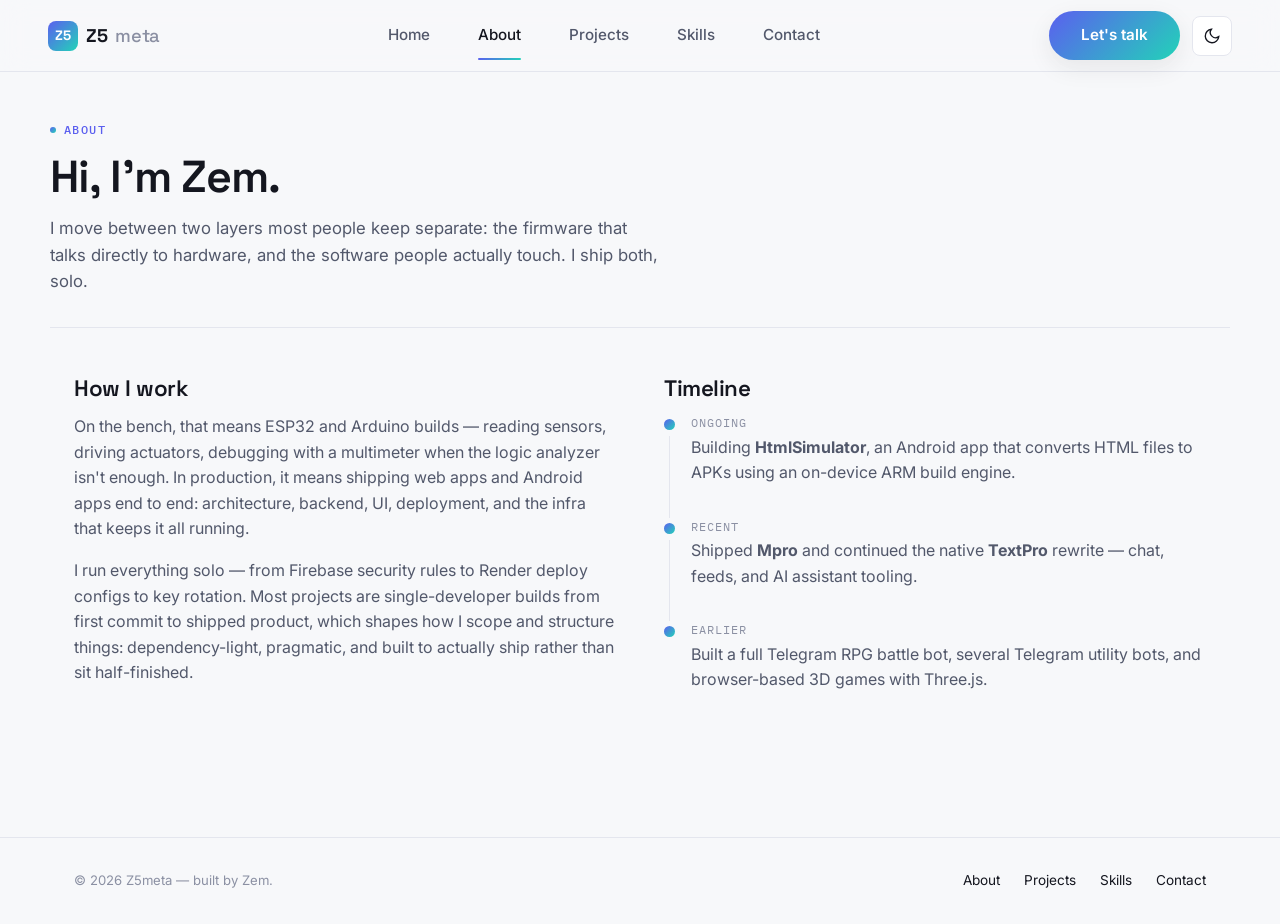
==== about.html @ be9881b3 "Add files via upload" ====
<!DOCTYPE html>
<html lang="en" class="no-js">
<head>
<meta charset="UTF-8">
<meta name="viewport" content="width=device-width, initial-scale=1.0, maximum-scale=1.0, user-scalable=no, viewport-fit=cover">
<title>About — Z5meta</title>
<meta name="description" content="Zem — indie developer working across web, Android, and embedded systems. The story behind Z5meta.">
<script>
  (function(){
    var s = localStorage.getItem('z5meta-theme');
    var t = s === 'light' || s === 'dark' ? s : (window.matchMedia('(prefers-color-scheme: light)').matches ? 'light' : 'dark');
    document.documentElement.setAttribute('data-theme', t);
    document.documentElement.classList.replace('no-js','js');
  })();
</script>
<link rel="preconnect" href="https://fonts.googleapis.com">
<link rel="preconnect" href="https://fonts.gstatic.com" crossorigin>
<link href="https://fonts.googleapis.com/css2?family=Space+Grotesk:wght@500;600;700&family=Inter:wght@400;500;600;700&family=IBM+Plex+Mono:wght@400;500&display=swap" rel="stylesheet">
<link rel="stylesheet" href="css-tokens.css">
<link rel="stylesheet" href="css-base.css">
<link rel="stylesheet" href="css-nav.css">
<link rel="stylesheet" href="css-components.css">
<link rel="icon" href="data:image/svg+xml,%3Csvg xmlns='http://www.w3.org/2000/svg' viewBox='0 0 32 32'%3E%3Crect width='32' height='32' rx='7' fill='%235B5FEF'/%3E%3Ctext x='16' y='22' font-family='sans-serif' font-size='16' font-weight='700' fill='white' text-anchor='middle'%3EZ%3C/text%3E%3C/svg%3E">
</head>
<body class="has-tabbar">

<a class="skip-link" href="#main">Skip to main content</a>

<header class="topbar">
  <a href="index.html" class="brand"><span class="brand-mark">Z5</span>Z5<span class="brand-sub">meta</span></a>
  <nav class="topbar-links" aria-label="Primary">
    <a class="topbar-link" data-nav-link="index.html" href="index.html">
      <svg viewBox="0 0 24 24"><path d="M3 11l9-8 9 8M5 10v10h14V10"/></svg>Home
    </a>
    <a class="topbar-link is-active" data-nav-link="about.html" href="about.html">
      <svg viewBox="0 0 24 24"><circle cx="12" cy="8" r="4"/><path d="M4 21c0-4 4-7 8-7s8 3 8 7"/></svg>About
    </a>
    <a class="topbar-link" data-nav-link="projects.html" href="projects.html">
      <svg viewBox="0 0 24 24"><rect x="3" y="3" width="7" height="7"/><rect x="14" y="3" width="7" height="7"/><rect x="3" y="14" width="7" height="7"/><rect x="14" y="14" width="7" height="7"/></svg>Projects
    </a>
    <a class="topbar-link" data-nav-link="skills.html" href="skills.html">
      <svg viewBox="0 0 24 24"><path d="M4 20h16M6 20V10M12 20V4M18 20v-7"/></svg>Skills
    </a>
    <a class="topbar-link" data-nav-link="contact.html" href="contact.html">
      <svg viewBox="0 0 24 24"><path d="M4 4h16v16H4z"/><path d="M4 6l8 7 8-7"/></svg>Contact
    </a>
  </nav>
  <div class="topbar-actions">
    <a href="contact.html" class="btn btn-primary cta-mini">Let's talk</a>
    <button class="theme-toggle" type="button" aria-label="Toggle light and dark theme">
      <svg class="icon-sun" viewBox="0 0 24 24" fill="none" stroke-width="1.8"><circle cx="12" cy="12" r="4"/><path d="M12 2v2M12 20v2M4 12H2M22 12h-2M5 5l1.4 1.4M17.6 17.6L19 19M19 5l-1.4 1.4M6.4 17.6L5 19"/></svg>
      <svg class="icon-moon" viewBox="0 0 24 24" fill="none" stroke-width="1.8"><path d="M21 12.8A9 9 0 1111.2 3a7 7 0 009.8 9.8z"/></svg>
    </button>
  </div>
</header>

<main id="main" class="page-main">

  <div class="page-header container">
    <p class="eyebrow page-eyebrow">About</p>
    <h1 class="page-title">Hi, I'm Zem.</h1>
    <p class="page-lede">
      I move between two layers most people keep separate: the firmware that talks
      directly to hardware, and the software people actually touch. I ship both, solo.
    </p>
  </div>

  <section class="section" style="padding-top:0;">
    <div class="container">
      <div class="grid grid-2" style="align-items:start; gap: var(--sp-7);">

        <div class="reveal">
          <h2 class="section-title" style="font-size:1.4rem;">How I work</h2>
          <p class="selectable">
            On the bench, that means ESP32 and Arduino builds — reading sensors,
            driving actuators, debugging with a multimeter when the logic analyzer
            isn't enough. In production, it means shipping web apps and Android apps
            end to end: architecture, backend, UI, deployment, and the infra that
            keeps it all running.
          </p>
          <p class="selectable">
            I run everything solo — from Firebase security rules to Render deploy
            configs to key rotation. Most projects are single-developer builds from
            first commit to shipped product, which shapes how I scope and structure
            things: dependency-light, pragmatic, and built to actually ship rather
            than sit half-finished.
          </p>
        </div>

        <div class="reveal">
          <h2 class="section-title" style="font-size:1.4rem;">Timeline</h2>
          <div class="timeline-item">
            <span class="timeline-dot"></span>
            <div>
              <p class="timeline-label">Ongoing</p>
              <p class="selectable" style="margin-bottom:0;">Building <strong>HtmlSimulator</strong>, an Android app that converts HTML files to APKs using an on-device ARM build engine.</p>
            </div>
          </div>
          <div class="timeline-item">
            <span class="timeline-dot"></span>
            <div>
              <p class="timeline-label">Recent</p>
              <p class="selectable" style="margin-bottom:0;">Shipped <strong>Mpro</strong> and continued the native <strong>TextPro</strong> rewrite — chat, feeds, and AI assistant tooling.</p>
            </div>
          </div>
          <div class="timeline-item">
            <span class="timeline-dot"></span>
            <div>
              <p class="timeline-label">Earlier</p>
              <p class="selectable" style="margin-bottom:0;">Built a full Telegram RPG battle bot, several Telegram utility bots, and browser-based 3D games with Three.js.</p>
            </div>
          </div>
        </div>

      </div>
    </div>
  </section>

</main>

<footer class="site-footer">
  <div class="container footer-row">
    <p class="footer-note">© 2026 Z5meta — built by Zem.</p>
    <nav class="footer-links" aria-label="Footer">
      <a href="about.html">About</a>
      <a href="projects.html">Projects</a>
      <a href="skills.html">Skills</a>
      <a href="contact.html">Contact</a>
    </nav>
  </div>
</footer>

<nav class="tabbar" aria-label="Primary mobile navigation">
  <a class="tabbar-item" data-nav-link="index.html" href="index.html">
    <svg viewBox="0 0 24 24" fill="none"><path d="M3 11l9-8 9 8M5 10v10h14V10"/></svg>Home
  </a>
  <a class="tabbar-item is-active" data-nav-link="about.html" href="about.html">
    <svg viewBox="0 0 24 24" fill="none"><circle cx="12" cy="8" r="4"/><path d="M4 21c0-4 4-7 8-7s8 3 8 7"/></svg>About
  </a>
  <a class="tabbar-item" data-nav-link="projects.html" href="projects.html">
    <svg viewBox="0 0 24 24" fill="none"><rect x="3" y="3" width="7" height="7"/><rect x="14" y="3" width="7" height="7"/><rect x="3" y="14" width="7" height="7"/><rect x="14" y="14" width="7" height="7"/></svg>Projects
  </a>
  <a class="tabbar-item" data-nav-link="skills.html" href="skills.html">
    <svg viewBox="0 0 24 24" fill="none"><path d="M4 20h16M6 20V10M12 20V4M18 20v-7"/></svg>Skills
  </a>
  <a class="tabbar-item" data-nav-link="contact.html" href="contact.html">
    <svg viewBox="0 0 24 24" fill="none"><path d="M4 4h16v16H4z"/><path d="M4 6l8 7 8-7"/></svg>Contact
  </a>
</nav>

<script src="js-theme.js"></script>
<script src="js-main.js"></script>
</body>
</html>
---- css-tokens.css ----
/* ==========================================================================
   Z5META — DESIGN TOKENS
   Theme: modern software/product studio (not PCB/chip)
   Light + dark via [data-theme]; system preference is the default.
   ========================================================================== */

:root {
  /* ---- Brand ---- */
  --brand-indigo: #5B5FEF;
  --brand-indigo-strong: #4347D9;
  --brand-teal: #22D3B8;
  --brand-gradient: linear-gradient(135deg, var(--brand-indigo) 0%, var(--brand-teal) 100%);

  /* ---- Semantic (dark default) ---- */
  --bg: #0B0D12;
  --bg-raised: #12151D;
  --bg-card: #161A24;
  --bg-card-hover: #1B2030;
  --border: #262B3A;
  --border-strong: #363D52;

  --text-primary: #F1F2F6;
  --text-secondary: #ABB0C0;
  --text-muted: #6E7386;

  --accent: var(--brand-indigo);
  --accent-2: var(--brand-teal);
  --accent-contrast: #FFFFFF;

  --success: #34D399;
  --warning: #FBBF24;
  --danger: #FB7185;

  --shadow-sm: 0 1px 2px rgba(0,0,0,0.24);
  --shadow-md: 0 8px 24px rgba(0,0,0,0.32);
  --shadow-lg: 0 20px 48px rgba(0,0,0,0.4);
  --shadow-glow: 0 0 0 1px rgba(91,95,239,0.4), 0 8px 32px rgba(91,95,239,0.24);

  /* ---- Type ---- */
  --font-display: 'Space Grotesk', 'Inter', sans-serif;
  --font-body: 'Inter', sans-serif;
  --font-mono: 'IBM Plex Mono', monospace;

  /* ---- Radius ---- */
  --r-sm: 8px;
  --r-md: 14px;
  --r-lg: 22px;
  --r-pill: 999px;

  /* ---- Spacing scale ---- */
  --sp-1: 4px;
  --sp-2: 8px;
  --sp-3: 12px;
  --sp-4: 16px;
  --sp-5: 24px;
  --sp-6: 32px;
  --sp-7: 48px;
  --sp-8: 64px;
  --sp-9: 96px;

  /* ---- Motion ---- */
  --ease-out: cubic-bezier(0.16, 1, 0.3, 1);
  --dur-fast: 140ms;
  --dur-mid: 280ms;
  --dur-slow: 480ms;

  /* ---- Layout ---- */
  --nav-h-mobile: 64px;
  --tabbar-h: 64px;
  --content-max: 1180px;
}

/* ---- Light theme override ---- */
[data-theme="light"] {
  --bg: #F7F8FA;
  --bg-raised: #FFFFFF;
  --bg-card: #FFFFFF;
  --bg-card-hover: #F1F2F8;
  --border: #E4E6EE;
  --border-strong: #D2D5E1;

  --text-primary: #14161F;
  --text-secondary: #52586B;
  --text-muted: #8B90A3;

  --accent-contrast: #FFFFFF;

  --shadow-sm: 0 1px 2px rgba(20,22,31,0.06);
  --shadow-md: 0 8px 24px rgba(20,22,31,0.08);
  --shadow-lg: 0 20px 48px rgba(20,22,31,0.12);
  --shadow-glow: 0 0 0 1px rgba(91,95,239,0.24), 0 8px 32px rgba(91,95,239,0.16);
}
---- css-base.css ----
/* ==========================================================================
   BASE — reset, typography, fixed-viewport / no-zoom / no-long-press
   ========================================================================== */

*, *::before, *::after { box-sizing: border-box; }
html, body { margin: 0; padding: 0; }

html {
  /* Fixed layout: no pinch-zoom drift, consistent across devices */
  -webkit-text-size-adjust: 100%;
  text-size-adjust: 100%;
  scroll-behavior: smooth;
}

body {
  background: var(--bg);
  color: var(--text-primary);
  font-family: var(--font-body);
  font-size: 16px;
  line-height: 1.6;
  min-height: 100vh;
  transition: background var(--dur-mid) var(--ease-out), color var(--dur-mid) var(--ease-out);

  /* Suppress long-press context menu / callout / text selection on chrome elements.
     Body content (article text) re-enables selection explicitly below. */
  -webkit-touch-callout: none;
  -webkit-user-select: none;
  user-select: none;
  touch-action: manipulation; /* removes double-tap-to-zoom delay, keeps scroll */
}

/* Re-enable normal text selection for actual reading content */
p, li, h1, h2, h3, h4, blockquote, .selectable, .prose, td, th {
  -webkit-user-select: text;
  user-select: text;
  -webkit-touch-callout: default;
}

img, svg { -webkit-touch-callout: none; pointer-events: auto; }
img { max-width: 100%; display: block; -webkit-user-drag: none; }

h1, h2, h3, h4 {
  font-family: var(--font-display);
  font-weight: 600;
  line-height: 1.15;
  margin: 0 0 var(--sp-3);
  letter-spacing: -0.02em;
}

p { margin: 0 0 var(--sp-4); color: var(--text-secondary); }

a {
  color: inherit;
  text-decoration: none;
}

button {
  font-family: inherit;
  cursor: pointer;
  border: none;
  background: none;
  color: inherit;
}

ul, ol { margin: 0; padding: 0; list-style: none; }

.mono {
  font-family: var(--font-mono);
  letter-spacing: 0.02em;
}

.eyebrow {
  font-family: var(--font-mono);
  font-size: 0.75rem;
  font-weight: 500;
  text-transform: uppercase;
  letter-spacing: 0.12em;
  color: var(--accent);
  margin: 0 0 var(--sp-3);
  display: flex;
  align-items: center;
  gap: var(--sp-2);
}

.eyebrow::before {
  content: '';
  width: 6px;
  height: 6px;
  border-radius: 50%;
  background: var(--brand-gradient);
  flex-shrink: 0;
}

.container {
  max-width: var(--content-max);
  margin: 0 auto;
  padding: 0 var(--sp-5);
}

.gradient-text {
  background: var(--brand-gradient);
  -webkit-background-clip: text;
  background-clip: text;
  color: transparent;
}

::selection {
  background: var(--brand-indigo);
  color: #fff;
}

:focus-visible {
  outline: 2px solid var(--accent);
  outline-offset: 3px;
  border-radius: 4px;
}

/* Skip link */
.skip-link {
  position: absolute;
  left: -9999px;
  top: 0;
  background: var(--accent);
  color: #fff;
  padding: var(--sp-2) var(--sp-4);
  z-index: 1000;
  border-radius: 0 0 var(--r-sm) 0;
}
.skip-link:focus {
  left: 0;
}

/* No-FOUC pattern */
.no-js .reveal { opacity: 1 !important; transform: none !important; }

@media (prefers-reduced-motion: reduce) {
  *, *::before, *::after {
    animation-duration: 0.001ms !important;
    animation-iteration-count: 1 !important;
    transition-duration: 0.001ms !important;
    scroll-behavior: auto !important;
  }
}

.reveal {
  opacity: 0;
  transform: translateY(16px);
  transition: opacity var(--dur-slow) var(--ease-out), transform var(--dur-slow) var(--ease-out);
}
.reveal.is-visible {
  opacity: 1;
  transform: none;
}

/* Page transition container fade */
.page-main {
  animation: page-in var(--dur-mid) var(--ease-out);
}
@keyframes page-in {
  from { opacity: 0; transform: translateY(8px); }
  to { opacity: 1; transform: none; }
}
---- css-nav.css ----
/* ==========================================================================
   NAVIGATION — genuinely different structure per device tier, not just
   fluid resize. Desktop: full top nav. Tablet: condensed top nav with
   icon+label. Mobile: bottom tab bar (native-app pattern) + slim top bar
   for logo/theme toggle.
   ========================================================================== */

/* ---------- Shared top bar (logo + theme toggle), all tiers ---------- */
.topbar {
  position: sticky;
  top: 0;
  z-index: 100;
  display: flex;
  align-items: center;
  justify-content: space-between;
  height: 72px;
  padding: 0 var(--sp-5);
  background: color-mix(in srgb, var(--bg) 88%, transparent);
  backdrop-filter: blur(14px);
  -webkit-backdrop-filter: blur(14px);
  border-bottom: 1px solid var(--border);
}

.brand {
  font-family: var(--font-display);
  font-weight: 700;
  font-size: 1.15rem;
  display: flex;
  align-items: center;
  gap: var(--sp-2);
  letter-spacing: -0.02em;
}
.brand-mark {
  width: 30px;
  height: 30px;
  border-radius: var(--r-sm);
  background: var(--brand-gradient);
  display: flex;
  align-items: center;
  justify-content: center;
  color: #fff;
  font-size: 0.85rem;
  font-weight: 700;
  flex-shrink: 0;
}
.brand-sub { color: var(--text-muted); font-weight: 500; }

/* Desktop inline links (hidden on mobile/tablet, shown via media query) */
.topbar-links {
  display: none;
  gap: var(--sp-6);
  align-items: center;
}
.topbar-link {
  position: relative;
  font-size: 0.92rem;
  font-weight: 500;
  color: var(--text-secondary);
  padding: var(--sp-2) 0;
  transition: color var(--dur-fast) var(--ease-out);
}
.topbar-link::after {
  content: '';
  position: absolute;
  left: 0; right: 0; bottom: -4px;
  height: 2px;
  background: var(--brand-gradient);
  border-radius: var(--r-pill);
  transform: scaleX(0);
  transform-origin: left;
  transition: transform var(--dur-fast) var(--ease-out);
}
.topbar-link:hover,
.topbar-link:focus-visible {
  color: var(--text-primary);
}
.topbar-link:hover::after,
.topbar-link:focus-visible::after,
.topbar-link.is-active::after {
  transform: scaleX(1);
}
.topbar-link.is-active {
  color: var(--text-primary);
}

.topbar-actions {
  display: flex;
  align-items: center;
  gap: var(--sp-3);
}

.theme-toggle {
  width: 40px;
  height: 40px;
  border-radius: var(--r-sm);
  background: var(--bg-card);
  border: 1px solid var(--border);
  display: flex;
  align-items: center;
  justify-content: center;
  transition: border-color var(--dur-fast) var(--ease-out), transform var(--dur-fast) var(--ease-out);
  flex-shrink: 0;
}
.theme-toggle:hover { border-color: var(--border-strong); }
.theme-toggle:active { transform: scale(0.94); }
.theme-toggle svg { width: 18px; height: 18px; stroke: var(--text-primary); }
.theme-toggle .icon-moon { display: none; }
[data-theme="light"] .theme-toggle .icon-sun { display: none; }
[data-theme="light"] .theme-toggle .icon-moon { display: block; }

.cta-mini {
  display: none;
  padding: var(--sp-2) var(--sp-4);
  border-radius: var(--r-pill);
  background: var(--brand-gradient);
  color: #fff;
  font-size: 0.88rem;
  font-weight: 600;
}

/* ---------- Mobile bottom tab bar ---------- */
.tabbar {
  position: fixed;
  left: 0; right: 0; bottom: 0;
  z-index: 100;
  height: var(--tabbar-h);
  display: flex;
  background: var(--bg-raised);
  border-top: 1px solid var(--border);
  padding-bottom: env(safe-area-inset-bottom, 0);
}
.tabbar-item {
  flex: 1;
  display: flex;
  flex-direction: column;
  align-items: center;
  justify-content: center;
  gap: 3px;
  font-size: 0.65rem;
  font-weight: 500;
  color: var(--text-muted);
  transition: color var(--dur-fast) var(--ease-out);
}
.tabbar-item svg {
  width: 21px;
  height: 21px;
  stroke: currentColor;
  fill: none;
  stroke-width: 1.8;
}
.tabbar-item.is-active {
  color: var(--accent);
}
.tabbar-item.is-active svg {
  stroke: var(--accent);
}

/* content needs bottom padding so tabbar doesn't cover it, mobile only */
.has-tabbar {
  padding-bottom: calc(var(--tabbar-h) + env(safe-area-inset-bottom, 0px) + var(--sp-5));
}

/* ---------- Tablet tier: condensed top nav, icon+label inline ---------- */
@media (min-width: 700px) {
  .tabbar { display: none; }
  .has-tabbar { padding-bottom: 0; }

  .topbar-links {
    display: flex;
    gap: var(--sp-5);
  }
  .topbar-link {
    display: flex;
    align-items: center;
    gap: var(--sp-2);
    font-size: 0.85rem;
  }
  .topbar-link svg {
    width: 16px;
    height: 16px;
    stroke: currentColor;
    fill: none;
    stroke-width: 1.8;
  }
}

/* ---------- Desktop tier: full nav, labels only (no icons), CTA visible ---------- */
@media (min-width: 1024px) {
  .topbar { padding: 0 var(--sp-7); }
  .topbar-link svg { display: none; }
  .topbar-links { gap: var(--sp-7); }
  .topbar-link { font-size: 0.95rem; }
  .cta-mini { display: inline-flex; align-items: center; }
}
---- css-components.css ----
/* ==========================================================================
   COMPONENTS
   ========================================================================== */

/* ---------- Buttons ---------- */
.btn {
  display: inline-flex;
  align-items: center;
  justify-content: center;
  gap: var(--sp-2);
  padding: var(--sp-3) var(--sp-6);
  border-radius: var(--r-pill);
  font-weight: 600;
  font-size: 0.95rem;
  transition: transform var(--dur-fast) var(--ease-out), box-shadow var(--dur-fast) var(--ease-out), border-color var(--dur-fast) var(--ease-out);
  white-space: nowrap;
}
.btn:active { transform: scale(0.97); }

.btn-primary {
  background: var(--brand-gradient);
  color: #fff;
  box-shadow: var(--shadow-md);
}
.btn-primary:hover { box-shadow: var(--shadow-glow); }

.btn-ghost {
  background: var(--bg-card);
  color: var(--text-primary);
  border: 1px solid var(--border);
}
.btn-ghost:hover { border-color: var(--border-strong); }

.btn-block { width: 100%; }

/* ---------- Hero ---------- */
.hero {
  padding: var(--sp-8) 0 var(--sp-7);
  position: relative;
  overflow: hidden;
}
.hero::before {
  content: '';
  position: absolute;
  top: -20%;
  right: -10%;
  width: 60%;
  aspect-ratio: 1;
  background: var(--brand-gradient);
  opacity: 0.14;
  filter: blur(90px);
  border-radius: 50%;
  pointer-events: none;
}
.hero-grid {
  display: grid;
  gap: var(--sp-6);
  align-items: center;
}
.hero-title {
  font-size: clamp(2.1rem, 6vw, 3.4rem);
  margin-bottom: var(--sp-4);
}
.hero-lede {
  font-size: 1.08rem;
  max-width: 46ch;
  margin-bottom: var(--sp-6);
}
.hero-actions {
  display: flex;
  gap: var(--sp-3);
  flex-wrap: wrap;
}

/* ---------- Signature element: build pipeline strip ---------- */
.pipeline {
  display: flex;
  align-items: center;
  gap: var(--sp-2);
  padding: var(--sp-3) var(--sp-4);
  background: var(--bg-card);
  border: 1px solid var(--border);
  border-radius: var(--r-pill);
  font-family: var(--font-mono);
  font-size: 0.78rem;
  color: var(--text-muted);
  width: fit-content;
  max-width: 100%;
  overflow: hidden;
}
.pipeline-step {
  display: flex;
  align-items: center;
  gap: var(--sp-2);
  white-space: nowrap;
  opacity: 0.4;
  transition: opacity var(--dur-mid) var(--ease-out), color var(--dur-mid) var(--ease-out);
}
.pipeline-step.is-active,
.pipeline-step.is-done {
  opacity: 1;
  color: var(--text-primary);
}
.pipeline-dot {
  width: 8px;
  height: 8px;
  border-radius: 50%;
  background: var(--border-strong);
  flex-shrink: 0;
  transition: background var(--dur-mid) var(--ease-out);
}
.pipeline-step.is-done .pipeline-dot { background: var(--success); }
.pipeline-step.is-active .pipeline-dot {
  background: var(--accent);
  box-shadow: 0 0 0 4px color-mix(in srgb, var(--accent) 24%, transparent);
  animation: pulse-dot 1.4s ease-in-out infinite;
}
@keyframes pulse-dot {
  0%, 100% { box-shadow: 0 0 0 4px color-mix(in srgb, var(--accent) 24%, transparent); }
  50% { box-shadow: 0 0 0 7px color-mix(in srgb, var(--accent) 10%, transparent); }
}
.pipeline-sep {
  color: var(--border-strong);
}

@media (prefers-reduced-motion: reduce) {
  .pipeline-step.is-active .pipeline-dot { animation: none; }
}

/* ---------- Section scaffolding ---------- */
.section {
  padding: var(--sp-8) 0;
}
.section-head {
  max-width: 60ch;
  margin-bottom: var(--sp-7);
}
.section-title {
  font-size: clamp(1.7rem, 4vw, 2.3rem);
}
.section-sub {
  font-size: 1.02rem;
  color: var(--text-secondary);
}

/* ---------- Card ---------- */
.card {
  background: var(--bg-card);
  border: 1px solid var(--border);
  border-radius: var(--r-lg);
  padding: var(--sp-5);
  transition: border-color var(--dur-mid) var(--ease-out), transform var(--dur-mid) var(--ease-out), box-shadow var(--dur-mid) var(--ease-out), background var(--dur-mid) var(--ease-out);
}
.card:hover, .card:focus-within {
  border-color: var(--border-strong);
  background: var(--bg-card-hover);
  transform: translateY(-3px);
  box-shadow: var(--shadow-md);
}

.card-icon {
  width: 44px;
  height: 44px;
  border-radius: var(--r-sm);
  background: var(--brand-gradient);
  display: flex;
  align-items: center;
  justify-content: center;
  color: #fff;
  margin-bottom: var(--sp-4);
  flex-shrink: 0;
}
.card-icon svg { width: 22px; height: 22px; stroke: currentColor; fill: none; stroke-width: 1.8; }

.card-title {
  font-size: 1.1rem;
  margin-bottom: var(--sp-2);
}
.card-desc {
  font-size: 0.92rem;
  margin-bottom: 0;
}

/* ---------- Grids ---------- */
.grid {
  display: grid;
  gap: var(--sp-5);
  grid-template-columns: 1fr;
}
@media (min-width: 700px) {
  .grid-2 { grid-template-columns: repeat(2, 1fr); }
}
@media (min-width: 1024px) {
  .grid-3 { grid-template-columns: repeat(3, 1fr); }
  .grid-4 { grid-template-columns: repeat(4, 1fr); }
}

/* ---------- Tags ---------- */
.tag-row {
  display: flex;
  flex-wrap: wrap;
  gap: var(--sp-2);
  margin-top: var(--sp-3);
}
.tag {
  font-family: var(--font-mono);
  font-size: 0.7rem;
  padding: 3px var(--sp-2);
  border-radius: var(--r-sm);
  background: color-mix(in srgb, var(--accent) 12%, transparent);
  color: var(--accent);
  border: 1px solid color-mix(in srgb, var(--accent) 24%, transparent);
}

/* ---------- Project card specifics ---------- */
.project-card-head {
  display: flex;
  align-items: flex-start;
  justify-content: space-between;
  gap: var(--sp-3);
}

.card-live-link {
  display: inline-flex;
  align-items: center;
  gap: 6px;
  margin-top: var(--sp-4);
  font-size: 0.85rem;
  font-weight: 600;
  color: var(--accent);
  -webkit-user-select: text;
  user-select: text;
}
.card-live-link svg {
  width: 14px;
  height: 14px;
  stroke: currentColor;
  fill: none;
  stroke-width: 2;
  transition: transform var(--dur-fast) var(--ease-out);
}
.card-live-link:hover svg { transform: translate(2px, -2px); }
.project-status {
  font-family: var(--font-mono);
  font-size: 0.68rem;
  padding: 2px var(--sp-2);
  border-radius: var(--r-pill);
  white-space: nowrap;
  flex-shrink: 0;
}
.status-shipped { background: color-mix(in srgb, var(--success) 16%, transparent); color: var(--success); }
.status-active { background: color-mix(in srgb, var(--warning) 16%, transparent); color: var(--warning); }

/* ---------- Filter pills ---------- */
.filter-row {
  display: flex;
  gap: var(--sp-2);
  flex-wrap: wrap;
  margin-bottom: var(--sp-6);
}
.filter-pill {
  padding: var(--sp-2) var(--sp-4);
  border-radius: var(--r-pill);
  border: 1px solid var(--border);
  background: var(--bg-card);
  font-size: 0.85rem;
  font-weight: 500;
  color: var(--text-secondary);
  transition: all var(--dur-fast) var(--ease-out);
}
.filter-pill.is-active {
  background: var(--brand-gradient);
  border-color: transparent;
  color: #fff;
}
.filter-pill:hover:not(.is-active) { border-color: var(--border-strong); color: var(--text-primary); }

.empty-state {
  text-align: center;
  padding: var(--sp-7) 0;
  color: var(--text-muted);
  font-family: var(--font-mono);
  font-size: 0.85rem;
}

/* ---------- Skill bars ---------- */
.skill-row {
  display: flex;
  align-items: center;
  gap: var(--sp-4);
  padding: var(--sp-3) 0;
  border-bottom: 1px solid var(--border);
}
.skill-row:last-child { border-bottom: none; }
.skill-name {
  flex: 0 0 140px;
  font-weight: 500;
  font-size: 0.92rem;
  color: var(--text-primary);
}
.skill-track {
  flex: 1;
  height: 6px;
  background: var(--border);
  border-radius: var(--r-pill);
  overflow: hidden;
}
.skill-fill {
  height: 100%;
  border-radius: var(--r-pill);
  background: var(--brand-gradient);
  width: 0%;
  transition: width 900ms var(--ease-out);
}
.skill-fill.is-visible { /* width set inline via JS/style attr */ }

/* ---------- Timeline (About page) ---------- */
.timeline-item {
  display: flex;
  gap: var(--sp-4);
  padding-bottom: var(--sp-6);
  position: relative;
}
.timeline-item::before {
  content: '';
  position: absolute;
  left: 5px;
  top: 22px;
  bottom: 0;
  width: 1px;
  background: var(--border);
}
.timeline-item:last-child::before { display: none; }
.timeline-dot {
  width: 11px;
  height: 11px;
  border-radius: 50%;
  background: var(--brand-gradient);
  flex-shrink: 0;
  margin-top: 5px;
}
.timeline-label {
  font-family: var(--font-mono);
  font-size: 0.72rem;
  color: var(--text-muted);
  text-transform: uppercase;
  letter-spacing: 0.08em;
  margin-bottom: 2px;
}

/* ---------- Form ---------- */
.form-field {
  margin-bottom: var(--sp-4);
}
.form-field label {
  display: block;
  font-size: 0.85rem;
  font-weight: 500;
  margin-bottom: var(--sp-2);
  color: var(--text-primary);
}
.form-field input,
.form-field textarea {
  width: 100%;
  padding: var(--sp-3) var(--sp-4);
  background: var(--bg-raised);
  border: 1px solid var(--border);
  border-radius: var(--r-sm);
  color: var(--text-primary);
  font-family: inherit;
  font-size: 0.95rem;
  transition: border-color var(--dur-fast) var(--ease-out);
  -webkit-user-select: text;
  user-select: text;
}
.form-field input:focus,
.form-field textarea:focus {
  border-color: var(--accent);
  outline: none;
}
.form-field textarea { resize: vertical; min-height: 120px; }
.form-hint {
  font-size: 0.8rem;
  color: var(--text-muted);
  margin-top: var(--sp-3);
  margin-bottom: 0;
}

/* ---------- Contact channel cards ---------- */
.channel-card {
  display: flex;
  align-items: center;
  gap: var(--sp-4);
}
.channel-icon {
  width: 40px; height: 40px;
  border-radius: var(--r-sm);
  background: color-mix(in srgb, var(--accent) 14%, transparent);
  display: flex; align-items: center; justify-content: center;
  flex-shrink: 0;
}
.channel-icon svg { width: 19px; height: 19px; stroke: var(--accent); fill: none; stroke-width: 1.8; }
.channel-label { font-size: 0.78rem; color: var(--text-muted); margin-bottom: 2px; }
.channel-value { font-weight: 600; font-size: 0.95rem; word-break: break-word; }

/* ---------- Footer ---------- */
.site-footer {
  border-top: 1px solid var(--border);
  padding: var(--sp-6) 0;
  margin-top: var(--sp-7);
}
.footer-row {
  display: flex;
  flex-direction: column;
  gap: var(--sp-4);
}
@media (min-width: 700px) {
  .footer-row {
    flex-direction: row;
    align-items: center;
    justify-content: space-between;
  }
}
.footer-note {
  font-size: 0.82rem;
  color: var(--text-muted);
  margin: 0;
}
.footer-links {
  display: flex;
  gap: var(--sp-5);
  font-size: 0.85rem;
}

/* ---------- Page header (non-home pages) ---------- */
.page-header {
  padding: var(--sp-7) 0 var(--sp-6);
  border-bottom: 1px solid var(--border);
  margin-bottom: var(--sp-7);
}
.page-eyebrow { margin-bottom: var(--sp-3); }
.page-title { font-size: clamp(2rem, 5vw, 2.8rem); margin-bottom: var(--sp-3); }
.page-lede { font-size: 1.05rem; max-width: 56ch; margin-bottom: 0; }

/* ---------- Stat row (home) ---------- */
.stat-row {
  display: grid;
  grid-template-columns: repeat(2, 1fr);
  gap: var(--sp-5);
  margin-top: var(--sp-7);
}
@media (min-width: 700px) {
  .stat-row { grid-template-columns: repeat(4, 1fr); }
}
.stat-value {
  font-family: var(--font-display);
  font-size: 1.9rem;
  font-weight: 700;
}
.stat-label {
  font-size: 0.78rem;
  color: var(--text-muted);
  font-family: var(--font-mono);
  text-transform: uppercase;
  letter-spacing: 0.06em;
}
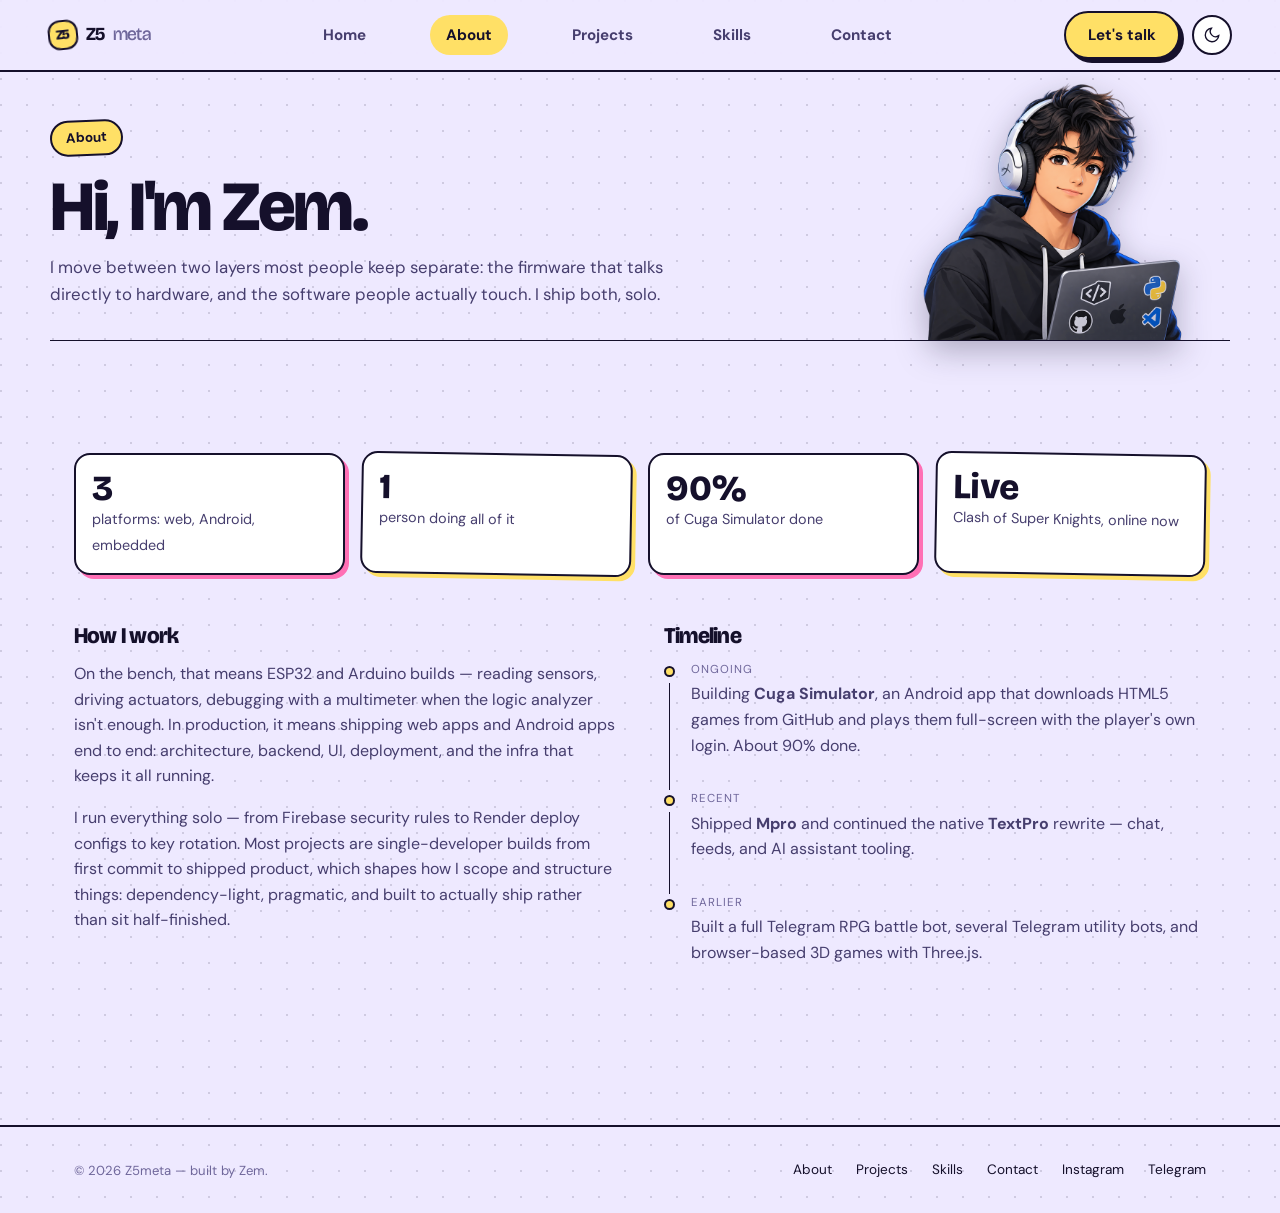
==== commit fc0be16c: "Add files via upload" ====
--- a/about.html
+++ b/about.html
@@ -13,14 +13,18 @@
     document.documentElement.classList.replace('no-js','js');
   })();
 </script>
+<meta property="og:image" content="og-image.jpg">
+<meta property="og:type" content="website">
+<meta name="twitter:card" content="summary_large_image">
+<meta name="twitter:image" content="og-image.jpg">
 <link rel="preconnect" href="https://fonts.googleapis.com">
 <link rel="preconnect" href="https://fonts.gstatic.com" crossorigin>
-<link href="https://fonts.googleapis.com/css2?family=Space+Grotesk:wght@500;600;700&family=Inter:wght@400;500;600;700&family=IBM+Plex+Mono:wght@400;500&display=swap" rel="stylesheet">
+<link href="https://fonts.googleapis.com/css2?family=Bricolage+Grotesque:opsz,wght@12..96,500;700;800&family=DM+Sans:wght@400;500;700&display=swap" rel="stylesheet">
 <link rel="stylesheet" href="css-tokens.css">
 <link rel="stylesheet" href="css-base.css">
 <link rel="stylesheet" href="css-nav.css">
 <link rel="stylesheet" href="css-components.css">
-<link rel="icon" href="data:image/svg+xml,%3Csvg xmlns='http://www.w3.org/2000/svg' viewBox='0 0 32 32'%3E%3Crect width='32' height='32' rx='7' fill='%235B5FEF'/%3E%3Ctext x='16' y='22' font-family='sans-serif' font-size='16' font-weight='700' fill='white' text-anchor='middle'%3EZ%3C/text%3E%3C/svg%3E">
+<link rel="icon" href="data:image/svg+xml,%3Csvg xmlns='http://www.w3.org/2000/svg' viewBox='0 0 32 32'%3E%3Crect width='32' height='32' rx='7' fill='%233D3BFF'/%3E%3Ctext x='16' y='22' font-family='sans-serif' font-size='16' font-weight='700' fill='white' text-anchor='middle'%3EZ%3C/text%3E%3C/svg%3E">
 </head>
 <body class="has-tabbar">
 
@@ -58,6 +62,7 @@
 
   <div class="page-header container">
     <p class="eyebrow page-eyebrow">About</p>
+    <img class="about-art" src="img-about.png" alt="" onerror="this.remove()">
     <h1 class="page-title">Hi, I'm Zem.</h1>
     <p class="page-lede">
       I move between two layers most people keep separate: the firmware that talks
@@ -65,7 +70,18 @@
     </p>
   </div>
 
-  <section class="section" style="padding-top:0;">
+    <section class="section" style="padding-bottom:var(--sp-7);">
+    <div class="container">
+      <div class="facts reveal">
+        <div><b>3</b><span>platforms: web, Android, embedded</span></div>
+        <div><b>1</b><span>person doing all of it</span></div>
+        <div><b>90%</b><span>of Cuga Simulator done</span></div>
+        <div><b>Live</b><span>Clash of Super Knights, online now</span></div>
+      </div>
+    </div>
+  </section>
+
+<section class="section" style="padding-top:0;">
     <div class="container">
       <div class="grid grid-2" style="align-items:start; gap: var(--sp-7);">
 
@@ -93,7 +109,7 @@
             <span class="timeline-dot"></span>
             <div>
               <p class="timeline-label">Ongoing</p>
-              <p class="selectable" style="margin-bottom:0;">Building <strong>HtmlSimulator</strong>, an Android app that converts HTML files to APKs using an on-device ARM build engine.</p>
+              <p class="selectable" style="margin-bottom:0;">Building <strong>Cuga Simulator</strong>, an Android app that downloads HTML5 games from GitHub and plays them full-screen with the player's own login. About 90% done.</p>
             </div>
           </div>
           <div class="timeline-item">
@@ -126,6 +142,8 @@
       <a href="projects.html">Projects</a>
       <a href="skills.html">Skills</a>
       <a href="contact.html">Contact</a>
+      <a href="https://instagram.com/z5meta" target="_blank" rel="noopener noreferrer">Instagram</a>
+      <a href="https://t.me/z5met" target="_blank" rel="noopener noreferrer">Telegram</a>
     </nav>
   </div>
 </footer>
--- a/css-tokens.css
+++ b/css-tokens.css
@@ -6,22 +6,22 @@
 
 :root {
   /* ---- Brand ---- */
-  --brand-indigo: #5B5FEF;
-  --brand-indigo-strong: #4347D9;
-  --brand-teal: #22D3B8;
-  --brand-gradient: linear-gradient(135deg, var(--brand-indigo) 0%, var(--brand-teal) 100%);
+  --brand-indigo: #3D3BFF;
+  --brand-indigo-strong: #2A28D6;
+  --brand-teal: #FF6FB5;
+  --brand-gradient: linear-gradient(120deg, #3D3BFF 0%, #8A4DFF 55%, #FF6FB5 100%);
 
   /* ---- Semantic (dark default) ---- */
-  --bg: #0B0D12;
-  --bg-raised: #12151D;
-  --bg-card: #161A24;
-  --bg-card-hover: #1B2030;
-  --border: #262B3A;
-  --border-strong: #363D52;
+  --bg: #150F2B;
+  --bg-raised: #1C1540;
+  --bg-card: #211A4A;
+  --bg-card-hover: #2A2160;
+  --border: #0A0618;
+  --border-strong: #6C5CE0;
 
-  --text-primary: #F1F2F6;
-  --text-secondary: #ABB0C0;
-  --text-muted: #6E7386;
+  --text-primary: #F6F2FF;
+  --text-secondary: #C4BCEB;
+  --text-muted: #8E84C4;
 
   --accent: var(--brand-indigo);
   --accent-2: var(--brand-teal);
@@ -32,19 +32,19 @@
   --danger: #FB7185;
 
   --shadow-sm: 0 1px 2px rgba(0,0,0,0.24);
-  --shadow-md: 0 8px 24px rgba(0,0,0,0.32);
+  --shadow-md: 5px 5px 0 #FF6FB5;
   --shadow-lg: 0 20px 48px rgba(0,0,0,0.4);
-  --shadow-glow: 0 0 0 1px rgba(91,95,239,0.4), 0 8px 32px rgba(91,95,239,0.24);
+  --shadow-glow: 7px 7px 0 #FFE066;
 
   /* ---- Type ---- */
-  --font-display: 'Space Grotesk', 'Inter', sans-serif;
-  --font-body: 'Inter', sans-serif;
-  --font-mono: 'IBM Plex Mono', monospace;
+  --font-display: 'Bricolage Grotesque', 'DM Sans', sans-serif;
+  --font-body: 'DM Sans', sans-serif;
+  --font-mono: 'DM Sans', sans-serif;
 
   /* ---- Radius ---- */
   --r-sm: 8px;
-  --r-md: 14px;
-  --r-lg: 22px;
+  --r-md: 16px;
+  --r-lg: 26px;
   --r-pill: 999px;
 
   /* ---- Spacing scale ---- */
@@ -72,21 +72,21 @@
 
 /* ---- Light theme override ---- */
 [data-theme="light"] {
-  --bg: #F7F8FA;
+  --bg: #EEE9FF;
   --bg-raised: #FFFFFF;
   --bg-card: #FFFFFF;
-  --bg-card-hover: #F1F2F8;
-  --border: #E4E6EE;
-  --border-strong: #D2D5E1;
+  --bg-card-hover: #FFF7D6;
+  --border: #15102B;
+  --border-strong: #15102B;
 
-  --text-primary: #14161F;
-  --text-secondary: #52586B;
-  --text-muted: #8B90A3;
+  --text-primary: #15102B;
+  --text-secondary: #463E6E;
+  --text-muted: #6F679B;
 
   --accent-contrast: #FFFFFF;
 
   --shadow-sm: 0 1px 2px rgba(20,22,31,0.06);
-  --shadow-md: 0 8px 24px rgba(20,22,31,0.08);
+  --shadow-md: 5px 5px 0 #3D3BFF;
   --shadow-lg: 0 20px 48px rgba(20,22,31,0.12);
-  --shadow-glow: 0 0 0 1px rgba(91,95,239,0.24), 0 8px 32px rgba(91,95,239,0.16);
+  --shadow-glow: 7px 7px 0 #FF6FB5;
 }
--- a/css-nav.css
+++ b/css-nav.css
@@ -192,3 +192,13 @@
   .topbar-link { font-size: 0.95rem; }
   .cta-mini { display: inline-flex; align-items: center; }
 }
+
+/* V3 nav */
+.topbar{border-bottom:2px solid var(--border);background:color-mix(in srgb,var(--bg) 88%,transparent)}
+.brand-mark{background:#FFE066;color:#15102B;border:2px solid #15102B;border-radius:12px;transform:rotate(-6deg);font-weight:800}
+.tabbar{border-top:2px solid var(--border);background:var(--bg-raised)}
+.tabbar-item.is-active{color:#FFE066}
+.topbar-link.is-active{background:#FFE066;color:#15102B;border-radius:999px}
+.theme-toggle{border:2px solid var(--border);border-radius:50%}
+.topbar .cta-mini{display:none}
+@media(min-width:1024px){.topbar .cta-mini{display:inline-flex;padding:10px 22px}}
--- a/css-components.css
+++ b/css-components.css
@@ -464,3 +464,100 @@
   text-transform: uppercase;
   letter-spacing: 0.06em;
 }
+
+/* ==========================================================================
+   V3 — STUDIO LOOK (sticker cards, hard shadows, loud type)
+   ========================================================================== */
+h1,h2,h3,.brand{font-family:var(--font-display);letter-spacing:-0.035em;font-variation-settings:'opsz' 96}
+body{background:var(--bg);background-image:radial-gradient(circle at 1px 1px,color-mix(in srgb,var(--text-primary) 14%,transparent) 1px,transparent 0);background-size:26px 26px}
+.hero-title{font-size:clamp(2.7rem,9vw,5.6rem);font-weight:800;line-height:.98;max-width:14ch}
+.hero::before{width:46%;top:6%;right:-6%;opacity:.5;filter:blur(110px)}
+.hero-lede{font-size:1.15rem;color:var(--text-secondary)}
+.section-title{font-weight:800;font-size:clamp(2rem,5vw,3.2rem)}
+
+.btn{border:2px solid var(--border);padding:14px 28px;font-weight:700;box-shadow:4px 4px 0 var(--border);transition:transform .15s var(--ease-out),box-shadow .15s var(--ease-out)}
+.btn:hover{transform:translate(-2px,-2px);box-shadow:6px 6px 0 var(--border)}
+.btn:active{transform:translate(3px,3px);box-shadow:1px 1px 0 var(--border)}
+.btn-primary{background:#FFE066;color:#15102B;border-color:#15102B;box-shadow:4px 4px 0 #15102B}
+[data-theme="dark"] .btn-primary{box-shadow:4px 4px 0 #FF6FB5}
+.btn-primary:hover{box-shadow:6px 6px 0 #15102B}
+.btn-ghost{background:var(--bg-card)}
+
+.card{border:2px solid var(--border);box-shadow:var(--shadow-md);padding:var(--sp-6);transition:transform .2s var(--ease-out),box-shadow .2s var(--ease-out)}
+.card:hover{transform:translate(-3px,-3px) rotate(-.4deg);box-shadow:var(--shadow-glow)}
+.grid-3>.card:nth-child(2){margin-top:28px}
+.grid-3>.card:nth-child(3){margin-top:56px}
+@media(max-width:899px){.grid-3>.card:nth-child(n){margin-top:0}}
+.card-icon{width:56px;height:56px;border-radius:18px;background:#FFE066;color:#15102B;border:2px solid #15102B;transform:rotate(-6deg)}
+.card-title{font-size:1.5rem;font-weight:800}
+
+.eyebrow,.page-eyebrow{display:inline-block;background:#FFE066;color:#15102B;border:2px solid #15102B;border-radius:999px;padding:5px 14px;font-size:.85rem;font-weight:700;letter-spacing:0;text-transform:none;transform:rotate(-2deg);margin-bottom:var(--sp-4)}
+.eyebrow::before,.page-eyebrow::before{display:none}
+.tag,.project-status,.filter-pill{border:2px solid var(--border);border-radius:999px;font-family:var(--font-body);font-weight:700;letter-spacing:0;text-transform:none}
+.filter-pill.is-active,.filter-pill[aria-pressed="true"]{background:#FFE066;color:#15102B;border-color:#15102B}
+
+.stat-row{gap:var(--sp-4)}
+.stat-row>div{background:var(--bg-card);border:2px solid var(--border);border-radius:var(--r-md);padding:var(--sp-4);box-shadow:3px 3px 0 var(--accent-2)}
+.stat-row>div:nth-child(odd){transform:rotate(-1.5deg)}
+.stat-row>div:nth-child(even){transform:rotate(1.2deg)}
+.stat-value{font-family:var(--font-display);font-weight:800;font-size:2rem}
+.pipeline{border:2px solid var(--border);box-shadow:3px 3px 0 var(--border);font-family:var(--font-body);font-weight:700}
+
+.marquee{overflow:hidden;background:#FFE066;color:#15102B;border-block:2px solid #15102B;transform:rotate(-1.2deg);margin:var(--sp-6) -2vw var(--sp-7)}
+.marquee-track{display:flex;gap:var(--sp-7);width:max-content;padding:14px 0;font-family:var(--font-display);font-weight:800;font-size:1.5rem;letter-spacing:-.02em;animation:slide 32s linear infinite}
+.marquee-track span::after{content:'✦';margin-left:var(--sp-7);color:#3D3BFF}
+@keyframes slide{to{transform:translateX(-50%)}}
+@media(prefers-reduced-motion:reduce){.marquee-track{animation:none}}
+
+.project-card-head,.timeline-item,.channel-card,.skill-row{border-color:var(--border)}
+.channel-card{border:2px solid var(--border);box-shadow:var(--shadow-md)}
+.skill-track{height:14px;border:2px solid var(--border);border-radius:999px;background:var(--bg-raised);overflow:hidden}
+.skill-fill{background:var(--brand-gradient);border-radius:999px}
+.timeline-dot{background:#FFE066;border:2px solid #15102B}
+.form-field input,.form-field textarea,.form-field select{border:2px solid var(--border);border-radius:var(--r-md);background:var(--bg-card)}
+.form-field input:focus,.form-field textarea:focus{outline:none;box-shadow:4px 4px 0 var(--accent-2)}
+.page-title{font-weight:800;font-size:clamp(2.4rem,7vw,4.4rem);line-height:1}
+.site-footer{border-top:2px solid var(--border);margin-top:var(--sp-8)}
+
+/* V3.1 polish */
+.hero-grid{gap:var(--sp-7)}
+@media(min-width:960px){.hero-grid{grid-template-columns:1.15fr .85fr}}
+.hero-title{max-width:12ch}
+.hero-visual{position:relative;padding:var(--sp-5) 0}
+.now-card{background:var(--bg-card);border:2px solid var(--border);border-radius:var(--r-lg);box-shadow:var(--shadow-md);padding:var(--sp-5);transform:rotate(1.6deg)}
+.now-title{font-family:var(--font-display);font-weight:800;font-size:1.15rem;color:var(--text-primary);margin-bottom:var(--sp-4)}
+.now-row{display:grid;grid-template-columns:1fr auto;gap:2px var(--sp-3);align-items:center;padding:var(--sp-3) 0;border-top:2px dashed var(--border)}
+.now-row strong{display:block;color:var(--text-primary);font-family:var(--font-display);font-size:1.05rem}
+.now-row span{font-size:.85rem;color:var(--text-secondary)}
+.now-row b{font-size:.85rem;background:#FFE066;color:#15102B;border:2px solid #15102B;border-radius:999px;padding:2px 12px}
+.now-row i{grid-column:1/-1;height:8px;border-radius:99px;background:var(--bg-raised);border:2px solid var(--border);position:relative;overflow:hidden;margin-top:6px}
+.now-row i::after{content:'';position:absolute;inset:0;width:var(--p);background:var(--brand-gradient)}
+.now-row:hover strong{text-decoration:underline wavy #FF6FB5}
+.sticker{position:absolute;font-family:var(--font-display);font-weight:800;background:#FF6FB5;color:#15102B;border:2px solid #15102B;border-radius:999px;padding:6px 16px}
+.sticker-a{top:-4px;left:6%;transform:rotate(-8deg)}
+.sticker-b{bottom:-6px;right:4%;transform:rotate(5deg);background:#fff}
+.topbar-link{padding:8px 16px;border-radius:999px;font-weight:700}
+.topbar-link::after{display:none}
+.feat{display:block}
+.feat .project-status{display:inline-block;margin-bottom:var(--sp-3)}
+.stat-label{text-transform:none;letter-spacing:0;font-family:var(--font-body);font-weight:500}
+.project-status{padding:3px 12px;font-size:.8rem}
+.status-shipped{background:#B6F5C8;color:#0B3B1D;border-color:#0B3B1D}
+.status-active{background:#FFE066;color:#15102B;border-color:#15102B}
+
+/* V3.2 image slots (graceful if file missing) */
+.hero-art{position:absolute;right:-6%;top:-18%;width:min(54%,230px);height:auto;z-index:2;filter:drop-shadow(0 14px 16px rgba(21,16,43,.32));transform:rotate(6deg);pointer-events:none}
+.card-art{width:100%;height:150px;object-fit:contain;margin:-6px 0 var(--sp-3);filter:drop-shadow(0 10px 12px rgba(21,16,43,.3));transition:transform .25s var(--ease-out)}
+.card:hover .card-art{transform:scale(1.06) rotate(-2deg)}
+.page-header{position:relative}
+.about-art{position:absolute;right:4%;bottom:0;width:min(34%,260px);height:auto;filter:drop-shadow(0 10px 16px rgba(21,16,43,.3))}
+@media(max-width:699px){.about-art{position:static;width:150px;margin-bottom:var(--sp-3)}.hero-art{width:110px;right:0;top:-12%}}
+.facts{display:grid;grid-template-columns:repeat(auto-fit,minmax(170px,1fr));gap:var(--sp-4)}
+.facts>div{background:var(--bg-card);border:2px solid var(--border);border-radius:var(--r-md);padding:var(--sp-4);box-shadow:4px 4px 0 var(--accent-2)}
+.facts>div:nth-child(even){transform:rotate(1deg);box-shadow:4px 4px 0 #FFE066}
+.facts b{display:block;font-family:var(--font-display);font-weight:800;font-size:2.2rem;line-height:1;color:var(--text-primary)}
+.facts span{font-size:.9rem;color:var(--text-secondary)}
+.hero-visual{padding-top:120px}
+.hero-art{top:0;right:3%;width:190px}
+.sticker-a{top:70px}
+@media(max-width:699px){.hero-visual{padding-top:100px}.hero-art{width:140px;top:-4px}}
